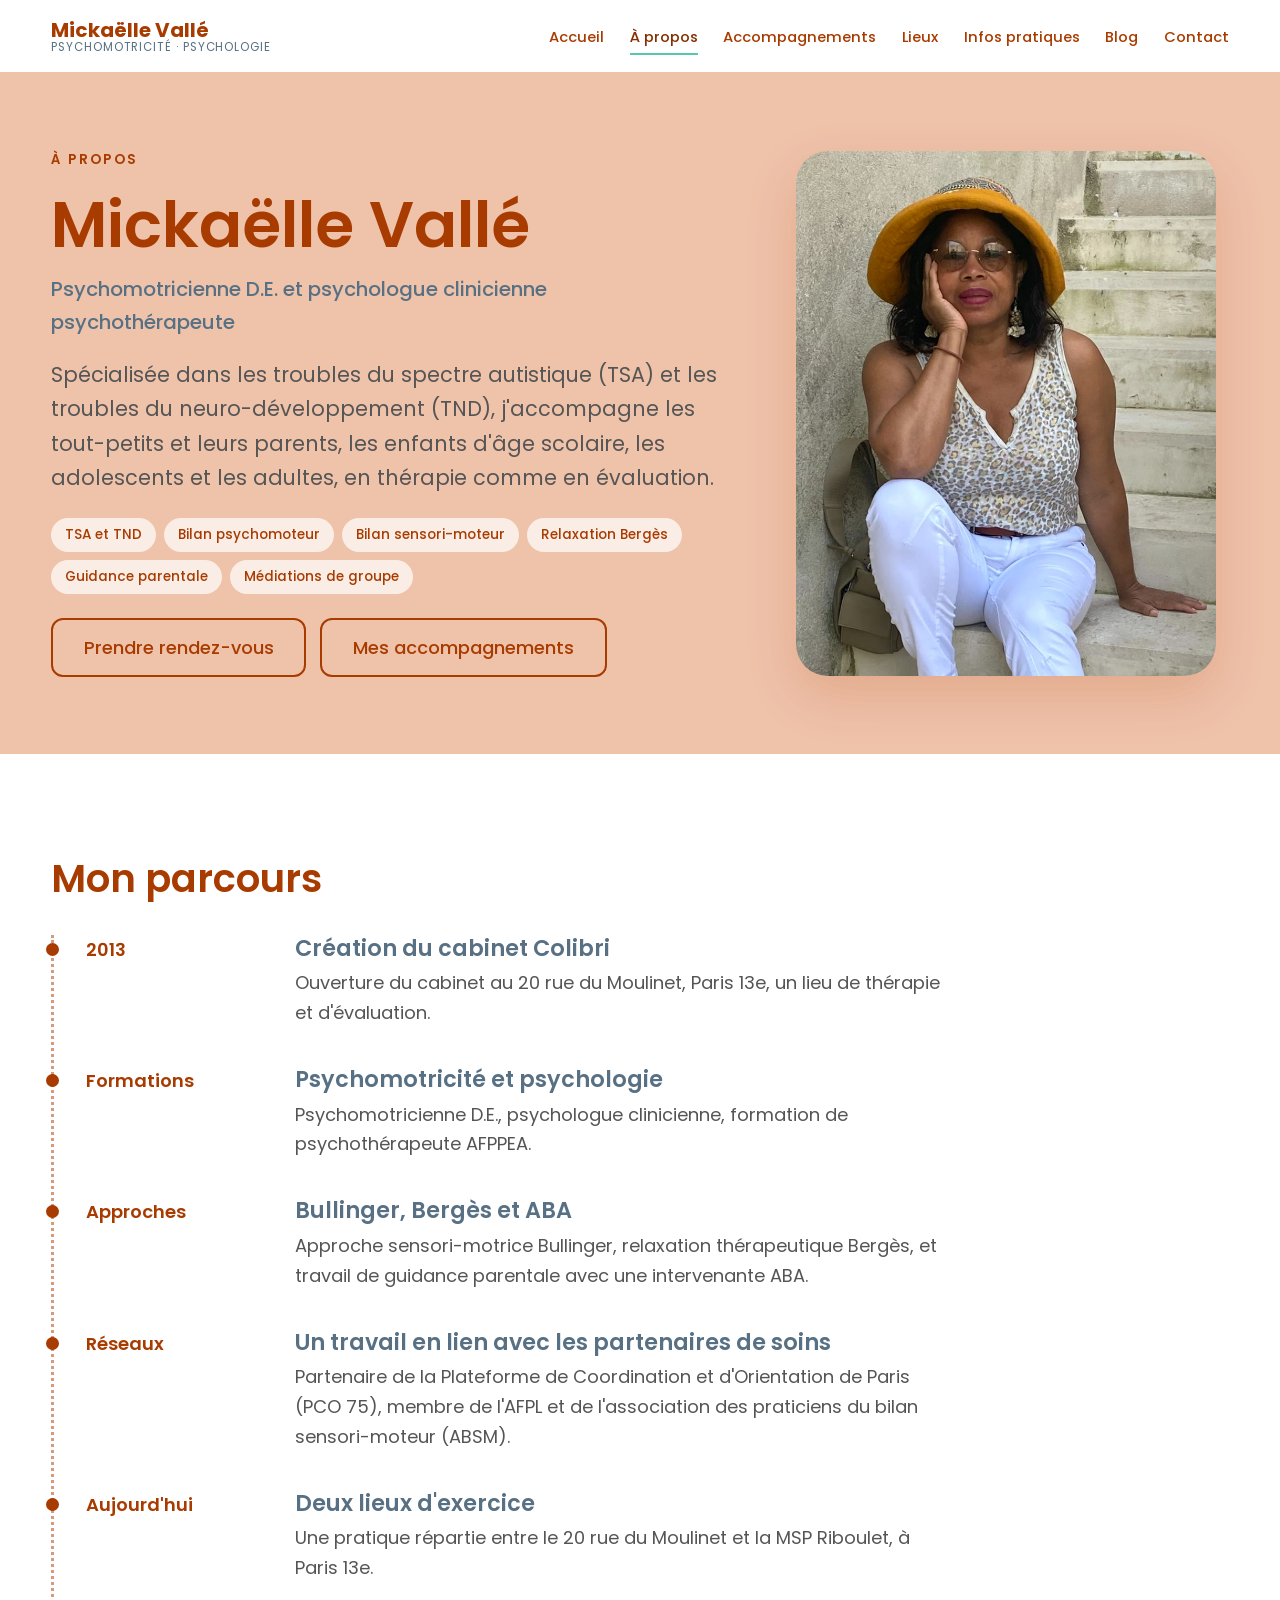
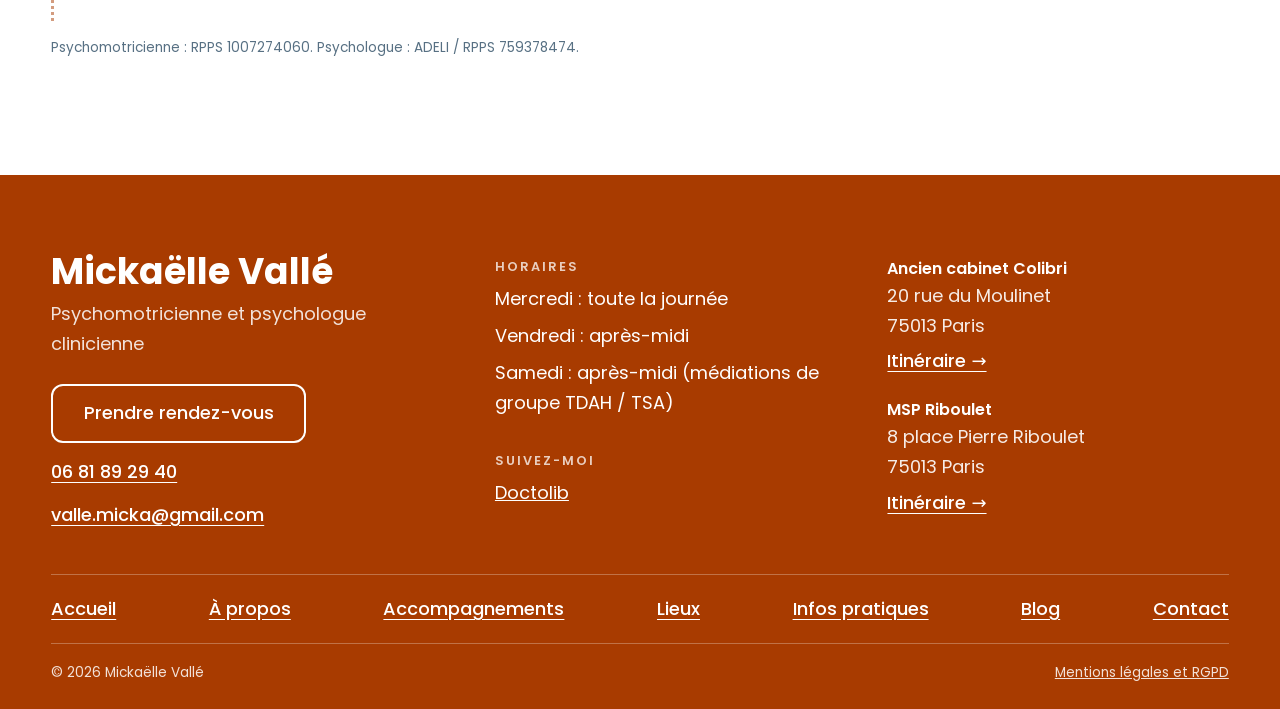
==== a-propos.html @ c5b4d3ae "Apercu temporaire du site de Mickaelle Valle Copie generee depuis le depot prive, avec noindex sur c" ====
<!doctype html>
<html lang="fr">
<head>
<meta charset="utf-8">
<meta name="viewport" content="width=device-width,initial-scale=1">
<title>À propos | Mickaëlle Vallé</title>
<meta name="description" content="Parcours, formations et identifiants professionnels de Mickaëlle Vallé, psychomotricienne D.E. et psychologue clinicienne.">
<meta property="og:type" content="website">
<meta property="og:title" content="À propos | Mickaëlle Vallé">
<meta property="og:description" content="Parcours, formations et identifiants professionnels de Mickaëlle Vallé, psychomotricienne D.E. et psychologue clinicienne.">
<meta property="og:locale" content="fr_FR">
<meta name="theme-color" content="#A83B00">
<meta name="robots" content="noindex, nofollow">
<link rel="icon" href="data:image/svg+xml,%3Csvg xmlns=%27http://www.w3.org/2000/svg%27 viewBox=%270 0 64 64%27%3E%3Ccircle cx=%2732%27 cy=%2732%27 r=%2732%27 fill=%27%23A83B00%27/%3E%3Ctext x=%2732%27 y=%2742%27 font-size=%2726%27 font-family=%27sans-serif%27 font-weight=%27700%27 text-anchor=%27middle%27 fill=%27white%27%3EMV%3C/text%3E%3C/svg%3E">
<link rel="preconnect" href="https://fonts.googleapis.com"><link rel="preconnect" href="https://fonts.gstatic.com" crossorigin>
<link href="https://fonts.googleapis.com/css2?family=Poppins:wght@400;500;600&display=swap" rel="stylesheet">
<link rel="stylesheet" href="css/style.css?v=15">
</head>
<body data-page="about">
<a class="skip" href="#main">Aller au contenu</a>
<header class="site-header" id="site-header"></header>
<main id="main"></main>
<footer class="site-footer" id="site-footer"></footer>
<script src="js/main.js?v=15" defer></script>
</body>
</html>
---- css/style.css ----
:root{
  --terra:#A83B00;--terra-dark:#842f00;--peach:#F7C9B0;--terra-soft:#EFC2AA;--peach-soft:#FCEBDF;--teal:#58C7AC;
  --slate:#577083;--navy:#0E346E;--ink:#292929;--muted:#555;--white:#fff;
  --fs-body:clamp(1rem,.95rem + .25vw,1.125rem);
  --fs-h1:clamp(2rem,1.4rem + 3.2vw,4rem);
  --fs-h2:clamp(1.5rem,1.2rem + 1.5vw,2.5rem);
  --fs-h3:clamp(1.1rem,1rem + .5vw,1.4rem);
  --gutter:clamp(16px,4vw,72px);--radius:20px;--header-h:72px;
}
*,*::before,*::after{box-sizing:border-box}
html{scroll-behavior:smooth;scroll-padding-top:calc(var(--header-h) + 12px)}
body{margin:0;font-family:Poppins,system-ui,sans-serif;font-size:var(--fs-body);line-height:1.65;color:var(--ink);background:var(--white);overflow-x:hidden;animation:pageIn .35s ease both}
body.leaving{animation:pageOut .25s ease forwards}
@keyframes pageIn{from{opacity:0;transform:translateY(8px)}to{opacity:1;transform:none}}
@keyframes pageOut{to{opacity:0;transform:translateY(-8px)}}
img,iframe{max-width:100%;display:block}
h1,h2,h3{font-weight:600;line-height:1.2;color:var(--terra);margin:0 0 .6em}
h1{font-size:var(--fs-h1)}h2{font-size:var(--fs-h2)}h3{font-size:var(--fs-h3);color:var(--slate)}
p{margin:0 0 1em}a{color:var(--navy)}
.wrap{width:min(1760px,100% - 2*var(--gutter));margin-inline:auto;margin-inline:auto}
section{padding-block:clamp(48px,8vw,104px)}
.alt{background:var(--peach-soft);position:relative;margin-top:clamp(30px,4vw,56px)}
.kicker{display:block;font-size:.85rem;font-weight:600;letter-spacing:.18em;text-transform:uppercase;color:var(--terra);margin-bottom:1rem}
.lead{font-size:clamp(1.05rem,1rem + .5vw,1.3rem);color:var(--muted);max-width:60ch}
.skip{position:absolute;left:-999px;top:8px;background:#fff;padding:8px 12px;z-index:200}.skip:focus{left:8px}

/* header */
.site-header{position:sticky;top:0;z-index:100;height:var(--header-h);display:flex;align-items:center;background:rgba(255,255,255,.72);backdrop-filter:blur(12px);-webkit-backdrop-filter:blur(12px);transition:background .3s,box-shadow .3s}
.site-header.scrolled{background:rgba(255,255,255,.94);box-shadow:0 2px 18px rgba(0,0,0,.08)}
.site-header .wrap{display:flex;align-items:center;justify-content:space-between;gap:16px}
.logo{display:flex;flex-direction:column;line-height:1.1;text-decoration:none;cursor:pointer}
.logo strong{font-size:1.25rem;color:var(--terra)}.logo span{font-size:.72rem;letter-spacing:.08em;color:var(--slate)}
.nav ul{display:flex;gap:clamp(12px,2vw,28px);list-style:none;margin:0;padding:0}
.nav a{text-decoration:none;color:var(--terra);font-size:.92rem;font-weight:500;padding:6px 0;border-bottom:2px solid transparent;transition:border-color .2s,color .2s;cursor:pointer}
.nav a:hover,.nav a[aria-current="page"]{border-color:var(--teal);color:var(--terra-dark)}
.burger{display:none;background:none;border:0;padding:8px;cursor:pointer}
.burger span{display:block;width:26px;height:2px;background:var(--terra);margin:6px 0;transition:transform .25s,opacity .25s}
@media (max-width:900px){
  .burger{display:block}
  .nav{position:absolute;top:var(--header-h);left:0;right:0;background:rgba(255,255,255,.98);max-height:0;overflow:hidden;transition:max-height .3s}
  .nav.open{max-height:80vh;box-shadow:0 12px 24px rgba(0,0,0,.1)}
  .nav ul{flex-direction:column;padding:12px var(--gutter) 20px}
  .burger.open span:nth-child(1){transform:translateY(8px) rotate(45deg)}
  .burger.open span:nth-child(2){opacity:0}
  .burger.open span:nth-child(3){transform:translateY(-8px) rotate(-45deg)}
}

/* buttons (style B : contour, remplissage au survol) */
.btn{display:inline-block;font:inherit;font-weight:500;text-decoration:none;cursor:pointer;color:var(--terra);background:linear-gradient(var(--terra),var(--terra)) left/0 100% no-repeat;border:2px solid var(--terra);padding:.7em 1.7em;border-radius:12px;transition:background-size .3s ease,color .3s ease,transform .2s ease}
.btn:hover,.btn:focus-visible{background-size:100% 100%;color:#fff}
.btn:active{transform:scale(.95)}
.btn-row{display:flex;flex-wrap:wrap;gap:14px;margin-top:1.5rem}

/* hero */
.hero{min-height:calc(100svh - var(--header-h));display:flex;align-items:center;position:relative;padding-block:48px 96px;background:#fff;overflow:hidden}
.hero h1 .w{display:inline-block;opacity:0;transform:translateY(16px);animation:wordUp .7s cubic-bezier(.2,.8,.2,1) forwards}
@keyframes wordUp{to{opacity:1;transform:none}}
.hero .lead,.hero .btn-row,.hero .kicker{animation:pageIn .8s .6s ease both}
.explore{position:absolute;left:50%;bottom:24px;transform:translateX(-50%);background:none;border:0;color:var(--terra);font:inherit;font-size:.85rem;font-weight:500;cursor:pointer;display:flex;flex-direction:column;align-items:center;gap:4px;transition:opacity .2s}
.explore:hover{opacity:.7}.explore:active{transform:translateX(-50%) scale(.95)}
.explore svg{animation:bounce 1.8s ease-in-out infinite}
@keyframes bounce{0%,100%{transform:translateY(0)}50%{transform:translateY(7px)}}
.page-head{padding-block:clamp(40px,6vw,80px) clamp(24px,4vw,48px);background:linear-gradient(160deg,var(--peach) 0%,var(--peach-soft) 100%)}

/* cards */
.grid{display:grid;grid-template-columns:repeat(auto-fit,minmax(min(100%,250px),1fr));gap:clamp(16px,2vw,28px)}
.card{background:#fff;border-radius:var(--radius);padding:clamp(20px,3vw,32px);box-shadow:0 6px 24px rgba(168,59,0,.08);transition:transform .25s,box-shadow .25s;text-decoration:none;color:inherit;display:block}
a.card{cursor:pointer}
.card:hover{transform:translateY(-4px);box-shadow:0 12px 30px rgba(168,59,0,.15)}
.card:active{transform:translateY(-1px) scale(.99)}
.card h3{color:var(--terra)}.card p:last-child{margin-bottom:0}
.card .date{font-size:.8rem;color:var(--slate);font-weight:500;letter-spacing:.06em;text-transform:uppercase}
.soon{display:inline-block;font-size:.8rem;color:var(--slate);border:1px dashed var(--slate);border-radius:99px;padding:2px 12px}
.domain{margin-bottom:clamp(40px,6vw,72px)}
.domain blockquote{margin:0 0 1.2rem;padding-left:1rem;border-left:3px solid var(--teal);font-style:italic;color:var(--slate)}
.domain ul,.card ul{padding-left:1.2em;margin:0 0 1em}
.domain .block{margin-top:1.6rem}
.two{display:grid;grid-template-columns:repeat(auto-fit,minmax(min(100%,320px),1fr));gap:clamp(20px,3vw,40px);align-items:start}
.map{width:100%;height:280px;border:0;border-radius:var(--radius);background:var(--peach-soft)}
.todo{background:#fff3cd;padding:0 4px;border-radius:4px}

/* faq */
details{background:#fff;border-radius:14px;padding:16px 20px;margin-bottom:12px;box-shadow:0 4px 16px rgba(168,59,0,.07)}
summary{cursor:pointer;font-weight:600;color:var(--terra);list-style:none;display:flex;justify-content:space-between;gap:12px}
summary::after{content:"+";transition:transform .25s}details[open] summary::after{transform:rotate(45deg)}
details p{margin:.8em 0 0;color:var(--muted)}

/* form */
form{display:grid;gap:16px}
label{font-weight:500;font-size:.9rem;color:var(--slate)}
input,textarea{width:100%;font:inherit;padding:12px 14px;border:2px solid var(--peach);border-radius:12px;background:#fff;transition:border-color .2s}
input:focus,textarea:focus{outline:none;border-color:var(--teal)}
textarea{min-height:150px;resize:vertical}
.notice{font-size:.85rem;color:var(--muted)}

/* footer */
.site-footer{background:var(--terra);color:#fff;padding-block:clamp(48px,6vw,80px) 24px}
.site-footer h3{color:#fff;font-size:.8rem;letter-spacing:.16em;text-transform:uppercase;opacity:.75;margin-bottom:.8em}
.site-footer a{color:#fff;cursor:pointer}
.site-footer ul{list-style:none;padding:0;margin:0}.site-footer li{margin-bottom:.4em}
.f-main{display:grid;grid-template-columns:minmax(0,1.15fr) minmax(0,1fr) minmax(0,1fr);gap:clamp(28px,4vw,64px);align-items:start}
.f-name{font-size:clamp(1.6rem,1.3rem + 1.2vw,2.3rem);font-weight:700;line-height:1.1;margin:0}
.f-sub{margin:.4em 0 1.4em;opacity:.85}
.f-contact{display:flex;flex-direction:column;align-items:flex-start;gap:14px}
.f-contact a:not(.btn){font-weight:500;text-underline-offset:4px}
.btn-light{color:#fff;border-color:#fff;background:linear-gradient(#fff,#fff) left/0 100% no-repeat}
.btn-light:hover,.btn-light:focus-visible{color:var(--terra);background-size:100% 100%}
.f-center{display:grid;gap:28px;padding-top:.4rem}
.f-nav ul{display:flex;flex-wrap:wrap;justify-content:space-between;gap:10px 24px;margin-top:clamp(28px,4vw,44px);padding-block:1.2rem;border-block:1px solid rgba(255,255,255,.28)}.f-nav li{margin:0}.f-nav a{font-weight:500;text-underline-offset:4px}.f-nav a:hover{text-decoration:underline}
.f-maps{display:grid;grid-template-columns:minmax(0,1fr);gap:24px;padding-top:.4rem}
.f-place h3{font-size:1rem;letter-spacing:0;text-transform:none;opacity:1;margin-bottom:.2em}
.f-place p{margin:0 0 6px;opacity:.9}
.f-place .map{height:auto;aspect-ratio:1/1;border-radius:20px}
.f-route{font-weight:500;text-underline-offset:4px;white-space:nowrap}
.footer-bottom{margin-top:18px;font-size:.85rem;display:flex;flex-wrap:wrap;gap:8px 20px;justify-content:space-between;opacity:.85}
@media (max-width:860px){.f-main{grid-template-columns:minmax(0,1fr)}}
@media (max-width:860px){.f-maps{grid-template-columns:repeat(2,minmax(0,1fr))}}
@media (max-width:480px){.f-maps{grid-template-columns:minmax(0,1fr)}}

/* page a propos */
.about-hero{background:var(--terra-soft);padding-block:clamp(40px,6vw,88px)}
.about-grid{display:grid;grid-template-columns:minmax(0,1.2fr) minmax(0,.8fr);gap:clamp(28px,5vw,72px);align-items:center}
.about-hero h1{margin-bottom:.15em}
.role{font-weight:500;color:var(--slate);font-size:clamp(1rem,.95rem + .4vw,1.25rem);margin:0 0 1.2rem}
.tags{display:flex;flex-wrap:wrap;gap:8px;list-style:none;padding:0;margin:1.4rem 0 0}
.tags li{font-size:.85rem;font-weight:500;color:var(--terra);background:rgba(255,255,255,.7);border-radius:99px;padding:6px 14px}
.portrait{margin:0;position:relative;aspect-ratio:4/5;border-radius:32px;overflow:hidden;background:var(--peach);box-shadow:0 20px 50px rgba(168,59,0,.18);max-width:420px;justify-self:center;width:100%}
.portrait img{width:100%;height:100%;object-fit:cover}
.portrait-empty{display:none}
.portrait.empty{display:grid;place-items:center}
.portrait.empty .portrait-empty{display:block;color:var(--terra);font-weight:500}
.timeline{list-style:none;margin:2rem 0 0;padding:0 0 0 clamp(20px,3vw,32px);border-left:3px dotted rgba(168,59,0,.5)}
.timeline li{position:relative;display:grid;grid-template-columns:minmax(90px,170px) minmax(0,1fr);gap:8px clamp(16px,3vw,40px);padding-bottom:clamp(24px,3vw,40px)}
.timeline li::before{content:"";position:absolute;left:calc(-1 * clamp(20px,3vw,32px) - 8px);top:.45em;width:13px;height:13px;border-radius:50%;background:var(--terra)}
.t-label{font-weight:600;color:var(--terra)}
.timeline h3{margin:0 0 .3em}.timeline p{margin:0;color:var(--muted);max-width:60ch}
.ids{margin-top:1rem;font-size:.85rem;color:var(--slate)}
@media (max-width:760px){.about-grid{grid-template-columns:minmax(0,1fr)}.portrait{order:-1;max-width:260px}.timeline li{grid-template-columns:minmax(0,1fr)}}

/* page accompagnements */
.care-layout{display:grid;grid-template-columns:220px minmax(0,1fr);gap:clamp(24px,5vw,96px);align-items:start}
.care-nav{position:sticky;top:calc(var(--header-h) + 24px)}
.care-nav ul{list-style:none;margin:0;padding:0 0 0 16px;border-left:3px dotted rgba(168,59,0,.45)}
.care-nav li{margin-bottom:.9em}
.care-nav a{display:block;text-decoration:none;color:var(--slate);font-weight:500;cursor:pointer;transition:color .2s,transform .2s;position:relative}
.care-nav a:hover{color:var(--terra)}
.care-nav a.active{color:var(--terra);font-weight:600;transform:translateX(4px)}
.care-nav a.active::before{content:"";position:absolute;left:-23px;top:.5em;width:11px;height:11px;border-radius:50%;background:var(--terra)}
.care-body{max-width:none}
.domain{scroll-margin-top:calc(var(--header-h) + 16px);padding-bottom:clamp(36px,5vw,64px);margin-bottom:clamp(36px,5vw,64px);border-bottom:1px solid rgba(168,59,0,.15)}
.domain .lead{max-width:none;color:var(--ink)}
.acc{background:var(--peach-soft);box-shadow:none;border-radius:20px;padding:16px 22px}
.acc summary{color:var(--terra)}
.acc p{color:var(--ink);margin:.8em 0 0}
.checks{list-style:none;padding:0;margin:.4rem 0 0;display:grid;grid-template-columns:repeat(auto-fit,minmax(min(100%,280px),1fr));gap:8px 28px}
.checks li{position:relative;padding-left:22px}
.checks li::before{content:"";position:absolute;left:0;top:.6em;width:9px;height:9px;border-radius:50%;background:var(--teal)}
@media (max-width:999px){
  .care-layout{grid-template-columns:minmax(0,1fr)}
  .care-nav{position:static}
  .care-nav ul{display:flex;gap:10px;flex-wrap:wrap;border:0;padding:0}
  .care-nav li{margin:0}
  .care-nav a,.care-nav a.active{padding:6px 14px;border-radius:99px;background:var(--peach-soft);transform:none}
  .care-nav a.active::before{display:none}
}

/* page lieux */
.page-head .tags{margin-top:1.2rem}
.place-row{padding-block:clamp(48px,7vw,104px)}
.place-grid{display:grid;grid-template-columns:minmax(0,1.05fr) minmax(0,1fr);gap:clamp(28px,5vw,88px);align-items:center}
.place-grid.flip .map{order:2}
.place-grid .map{height:clamp(320px,38vw,560px);border-radius:32px;box-shadow:0 20px 50px rgba(168,59,0,.15)}
.place-info h2{margin-bottom:.15em}
.place-tag{color:var(--slate);font-weight:500;margin-bottom:1rem}
.place-addr{font-size:1.15rem;font-weight:500}
.place-cols{display:grid;grid-template-columns:repeat(auto-fit,minmax(min(100%,230px),1fr));gap:20px 36px;margin-top:1.4rem}
.place-cols h3{font-size:.8rem;letter-spacing:.16em;text-transform:uppercase;color:var(--terra);margin-bottom:.6em}
.hours{list-style:none;margin:0;padding:0}.hours li{display:flex;justify-content:space-between;gap:16px;padding:6px 0;border-bottom:1px dotted rgba(168,59,0,.4)}
.access{margin:0}.access dt{font-weight:600;color:var(--slate);font-size:.9rem}.access dd{margin:0 0 .6em}
@media (max-width:900px){.place-grid{grid-template-columns:minmax(0,1fr)}.place-grid.flip .map{order:0}}

/* page infos pratiques */
.steps{counter-reset:step}
.practical-grid{display:grid;grid-template-columns:minmax(0,1.3fr) minmax(0,1fr);gap:clamp(28px,5vw,96px);align-items:start}
.notes{display:grid;gap:clamp(16px,2vw,24px);position:sticky;top:calc(var(--header-h) + 24px)}
.note{background:var(--terra-soft);border-radius:28px;padding:clamp(22px,3vw,36px)}
.note h3{color:var(--terra);margin-bottom:.4em}.note p{margin:0}
@media (max-width:900px){.practical-grid{grid-template-columns:minmax(0,1fr)}.notes{position:static}}

/* blog */
.feature{display:grid;grid-template-columns:minmax(0,1fr) auto;gap:24px;align-items:end;background:var(--terra-soft);border-radius:36px;padding:clamp(28px,4vw,56px);text-decoration:none;color:inherit;cursor:pointer;transition:transform .25s,box-shadow .25s;margin-bottom:clamp(20px,3vw,36px)}
.feature:hover{transform:translateY(-4px);box-shadow:0 16px 40px rgba(168,59,0,.18)}
.feature:active{transform:scale(.99)}
.feature h2{margin:.3em 0 .4em}.feature p{max-width:60ch;color:var(--ink)}
.feature-tag{align-self:start;background:#fff;color:var(--terra);font-weight:600;border-radius:99px;padding:6px 16px;font-size:.85rem;order:2}
.more{color:var(--terra);font-weight:600}
.blog-grid .card p{color:var(--muted)}
.date{display:block;font-size:.8rem;color:var(--slate);font-weight:500;letter-spacing:.06em;text-transform:uppercase;margin-bottom:.6em}
.back{display:inline-block;margin-bottom:1rem;color:var(--terra);font-weight:500;text-decoration:none;cursor:pointer}
.back:hover{text-decoration:underline}
.prose{max-width:74ch}
.prose h2{font-size:clamp(1.3rem,1.1rem + 1vw,1.8rem);margin-top:2em}
.prose p{margin-bottom:1.1em}
.prose .checks{display:block}.prose .checks li{margin-bottom:.6em}
.byline{margin-top:2.4rem;padding-top:1rem;border-top:1px solid rgba(168,59,0,.2);color:var(--slate);font-weight:500}
.after{margin-top:clamp(36px,5vw,64px);display:grid;gap:24px;max-width:74ch}
@media (max-width:700px){.feature{grid-template-columns:minmax(0,1fr)}.feature-tag{order:-1;justify-self:start}}

/* page contact */
.contact-grid{display:grid;grid-template-columns:minmax(0,1fr) minmax(0,1.1fr);gap:clamp(28px,6vw,110px);align-items:start}
.contact-side{display:grid;gap:clamp(24px,3vw,36px)}
.cta-card{background:var(--terra);color:#fff;border-radius:32px;padding:clamp(24px,3.5vw,44px)}
.cta-card h2{color:#fff;margin-bottom:.3em}.cta-card p{margin-bottom:1.2em;opacity:.9}
.direct{list-style:none;margin:0;padding:0}
.direct li{display:grid;grid-template-columns:minmax(110px,170px) minmax(0,1fr);gap:4px 16px;padding:12px 0;border-bottom:1px dotted rgba(168,59,0,.4)}
.direct li>span:first-child{color:var(--slate);font-weight:500}
.direct a{font-weight:500;cursor:pointer}
.plain{list-style:none;margin:0;padding:0}.plain li{padding:4px 0}
.contact-side h3{font-size:.8rem;letter-spacing:.16em;text-transform:uppercase;color:var(--terra)}
#contact-form{background:var(--peach-soft);border-radius:32px;padding:clamp(24px,3.5vw,44px)}
#contact-form h2{margin-bottom:.2em}
.row2{display:grid;grid-template-columns:repeat(auto-fit,minmax(min(100%,200px),1fr));gap:16px}
select{width:100%;font:inherit;padding:12px 14px;border:2px solid var(--peach);border-radius:12px;background:#fff;cursor:pointer}
select:focus{outline:none;border-color:var(--teal)}
label.check{display:flex;gap:10px;align-items:flex-start;font-weight:400;color:var(--ink);font-size:.9rem;cursor:pointer}
label.check input{width:auto;margin-top:.3em;accent-color:var(--terra);cursor:pointer}
#contact-form .btn{justify-self:start}
@media (max-width:900px){.contact-grid{grid-template-columns:minmax(0,1fr)}.direct li{grid-template-columns:minmax(0,1fr)}}

.legal.prose{max-width:80ch}.legal .domain{margin-bottom:clamp(24px,3vw,40px);padding-bottom:clamp(24px,3vw,40px)}.legal .domain:last-child{border-bottom:0}

/* bandeau rendez-vous */
.cta-section{padding-block:clamp(24px,4vw,56px) clamp(48px,6vw,88px)}
.cta-band{display:flex;flex-wrap:wrap;gap:24px 48px;align-items:center;justify-content:space-between;background:var(--terra);color:#fff;border-radius:36px;padding:clamp(28px,4vw,56px)}
.cta-band h2{color:#fff;margin-bottom:.2em}.cta-band p{margin:0;opacity:.9;font-size:1.1rem}
.cta-actions{display:flex;flex-wrap:wrap;gap:16px 28px;align-items:center}
.cta-phone{color:#fff;font-weight:600;font-size:1.2rem;text-underline-offset:5px;cursor:pointer}

/* reveal */
.reveal{opacity:0;transform:translateY(22px);transition:opacity .7s ease,transform .7s ease}
.reveal.in{opacity:1;transform:none}
@media (prefers-reduced-motion:reduce){*,*::before,*::after{animation-duration:.01ms!important;transition-duration:.01ms!important}.reveal{opacity:1;transform:none}html{scroll-behavior:auto}}

/* hero et apparition echelonnee */
.hero>.wrap{position:relative;z-index:1}
.reveal:nth-child(2){transition-delay:.08s}.reveal:nth-child(3){transition-delay:.16s}.reveal:nth-child(4){transition-delay:.24s}
.hero-media{position:absolute;z-index:0;overflow:hidden;background:var(--peach-soft)}
.hero-media img,.hero-media video{width:100%;height:100%;object-fit:cover}
.hero-media video{position:absolute;inset:0}
.hero .wrap>div{max-width:min(100%,560px)}
@media (min-width:761px){
  .hero{background:var(--terra-soft)}
  .hero-media{right:max(var(--gutter),calc((100% - 1760px)/2));top:50%;transform:translateY(-50%);width:min(34vw,380px);aspect-ratio:9/16;max-height:calc(100% - 96px);border-radius:28px;box-shadow:0 20px 50px rgba(168,59,0,.18)}
}
@media (max-width:760px){
  .hero-media{inset:0}
  .hero-media::after{content:"";position:absolute;inset:0;background:rgba(255,255,255,.8)}
  .hero .wrap>div{max-width:none}
}

/* fil en pointilles et cartes vivantes */
.path-wrap{position:relative;padding-block:clamp(48px,7vw,110px)}
.dots{position:absolute;z-index:0;left:50%;top:0;width:100vw;height:100%;transform:translateX(-50%);overflow:visible;pointer-events:none}
.dots path{fill:none;stroke:var(--terra);stroke-width:5;stroke-linecap:round;stroke-dasharray:.1 14;opacity:.85;animation:flow 3s linear infinite}
@keyframes flow{to{stroke-dashoffset:-28.2}}
.path-wrap .grid{position:relative;z-index:1}
.path-wrap .card.in{animation:breathe 5.4s ease-in-out 1s infinite}
.path-wrap .card:nth-child(2).in{animation-duration:6.2s;animation-delay:1.6s}
.path-wrap .card:nth-child(3).in{animation-duration:4.8s;animation-delay:2.1s}
.path-wrap .card:nth-child(4).in{animation-duration:5.8s;animation-delay:1.3s}
@keyframes breathe{0%,100%{scale:1;translate:0 0}50%{scale:1.03;translate:0 -5px}}
@media (min-width:1000px){
  .path-wrap .grid{grid-template-columns:repeat(4,minmax(0,1fr));align-items:start}
  .path-wrap .card:nth-child(even){margin-top:clamp(70px,9vw,130px)}
}
@media (max-width:999px){
  .path-wrap{padding-block:0}
  .dots{display:none}
  .path-wrap::before{content:"";position:absolute;z-index:0;left:50%;top:0;bottom:0;border-left:3px dotted rgba(168,59,0,.5)}
}
@media (prefers-reduced-motion:reduce){.dots path,.path-wrap .card.in{animation:none}}
/* cartes rectangulaires aux angles arrondis */
.path-wrap .card{border-radius:32px;padding:clamp(16px,1.6vw,22px) clamp(20px,2vw,28px)}
.path-wrap .card h3{font-size:clamp(1rem,.9rem + .4vw,1.2rem);margin-bottom:.4em}
.path-wrap .card p{font-size:.92rem;line-height:1.5}
@media (min-width:1000px){
  .path-wrap .grid{gap:clamp(12px,1.4vw,20px)}
}
@media (max-width:999px){.path-wrap .card{min-height:0}}

/* bord ondule en haut des sections alt */
.alt::before{content:"";position:absolute;left:0;right:0;bottom:calc(100% - 1px);height:clamp(30px,4vw,56px);background:var(--peach-soft);-webkit-mask:url("data:image/svg+xml;utf8,<svg xmlns='http://www.w3.org/2000/svg' viewBox='0 0 100 60' preserveAspectRatio='none'><path d='M0,38 C8,38 10,12 22,12 S34,50 46,34 S58,6 70,20 S86,50 100,22 L100,60 L0,60 Z'/></svg>") center/100% 100% no-repeat;mask:url("data:image/svg+xml;utf8,<svg xmlns='http://www.w3.org/2000/svg' viewBox='0 0 100 60' preserveAspectRatio='none'><path d='M0,38 C8,38 10,12 22,12 S34,50 46,34 S58,6 70,20 S86,50 100,22 L100,60 L0,60 Z'/></svg>") center/100% 100% no-repeat}
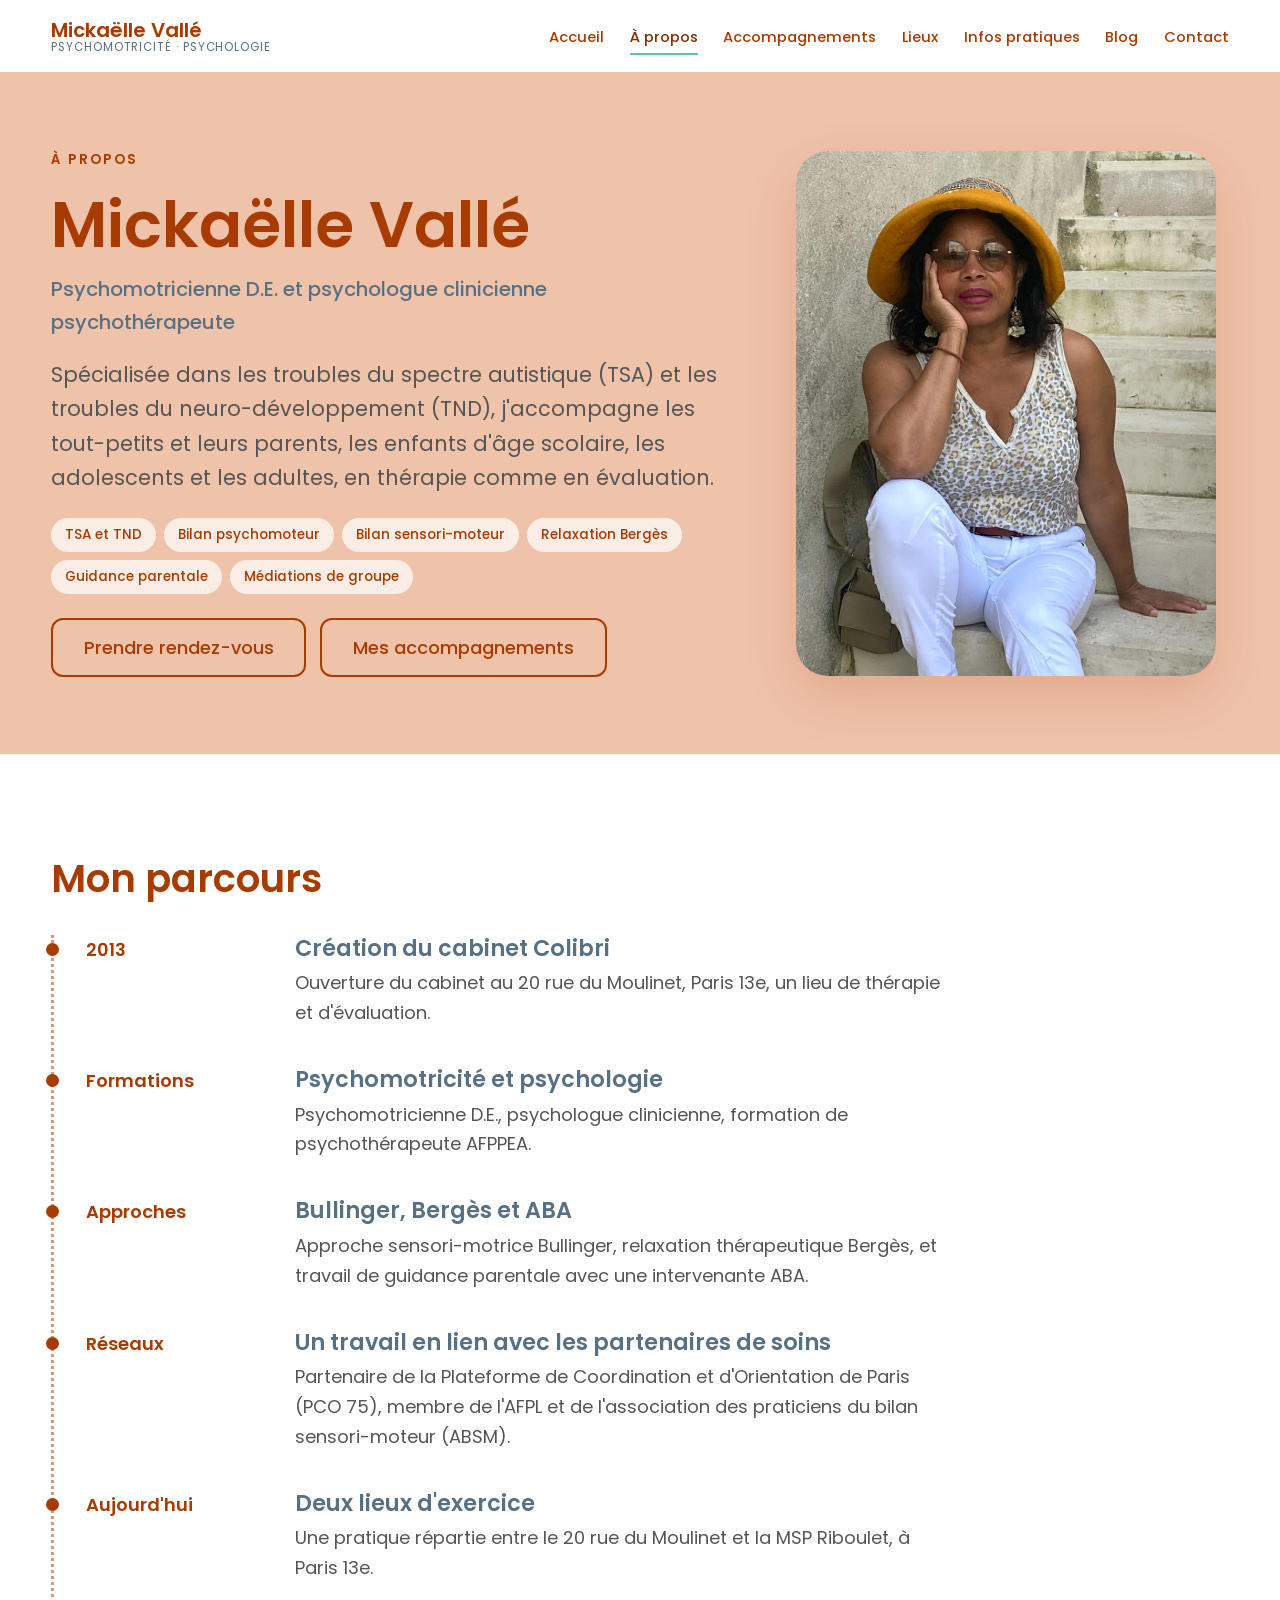
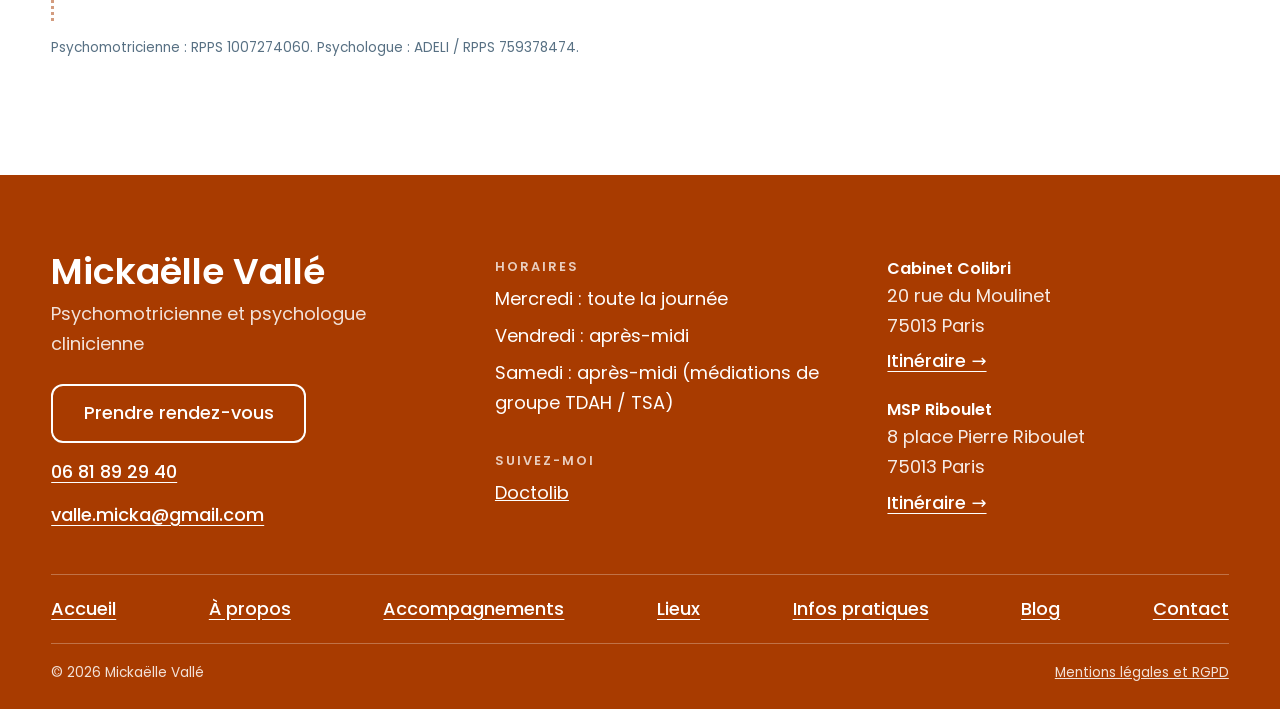
==== commit 588dc70e: "Mise a jour de l'apercu : polices hebergees, cartes apres clic Co-Authored-By: Claude Sonnet 5.5 <no" ====
--- a/a-propos.html
+++ b/a-propos.html
@@ -12,15 +12,14 @@
 <meta name="theme-color" content="#A83B00">
 <meta name="robots" content="noindex, nofollow">
 <link rel="icon" href="data:image/svg+xml,%3Csvg xmlns=%27http://www.w3.org/2000/svg%27 viewBox=%270 0 64 64%27%3E%3Ccircle cx=%2732%27 cy=%2732%27 r=%2732%27 fill=%27%23A83B00%27/%3E%3Ctext x=%2732%27 y=%2742%27 font-size=%2726%27 font-family=%27sans-serif%27 font-weight=%27700%27 text-anchor=%27middle%27 fill=%27white%27%3EMV%3C/text%3E%3C/svg%3E">
-<link rel="preconnect" href="https://fonts.googleapis.com"><link rel="preconnect" href="https://fonts.gstatic.com" crossorigin>
-<link href="https://fonts.googleapis.com/css2?family=Poppins:wght@400;500;600&display=swap" rel="stylesheet">
-<link rel="stylesheet" href="css/style.css?v=15">
+<link rel="preload" href="fonts/poppins-500.woff2" as="font" type="font/woff2" crossorigin>
+<link rel="stylesheet" href="css/style.css?v=17">
 </head>
 <body data-page="about">
 <a class="skip" href="#main">Aller au contenu</a>
 <header class="site-header" id="site-header"></header>
 <main id="main"></main>
 <footer class="site-footer" id="site-footer"></footer>
-<script src="js/main.js?v=15" defer></script>
+<script src="js/main.js?v=17" defer></script>
 </body>
 </html>
--- a/css/style.css
+++ b/css/style.css
@@ -1,3 +1,6 @@
+@font-face{font-family:Poppins;font-style:normal;font-weight:400;font-display:swap;src:url(../fonts/poppins-400.woff2) format('woff2')}
+@font-face{font-family:Poppins;font-style:normal;font-weight:500;font-display:swap;src:url(../fonts/poppins-500.woff2) format('woff2')}
+@font-face{font-family:Poppins;font-style:normal;font-weight:600;font-display:swap;src:url(../fonts/poppins-600.woff2) format('woff2')}
 :root{
   --terra:#A83B00;--terra-dark:#842f00;--peach:#F7C9B0;--terra-soft:#EFC2AA;--peach-soft:#FCEBDF;--teal:#58C7AC;
   --slate:#577083;--navy:#0E346E;--ink:#292929;--muted:#555;--white:#fff;
@@ -236,6 +239,10 @@
 .cta-actions{display:flex;flex-wrap:wrap;gap:16px 28px;align-items:center}
 .cta-phone{color:#fff;font-weight:600;font-size:1.2rem;text-underline-offset:5px;cursor:pointer}
 
+.map-consent{display:grid;place-content:center;justify-items:center;gap:18px;text-align:center;padding:clamp(20px,4vw,48px);background:var(--terra-soft)}
+.map-consent p{margin:0;max-width:38ch;color:var(--muted)}
+.map-consent.reveal{border:0}
+
 /* reveal */
 .reveal{opacity:0;transform:translateY(22px);transition:opacity .7s ease,transform .7s ease}
 .reveal.in{opacity:1;transform:none}
